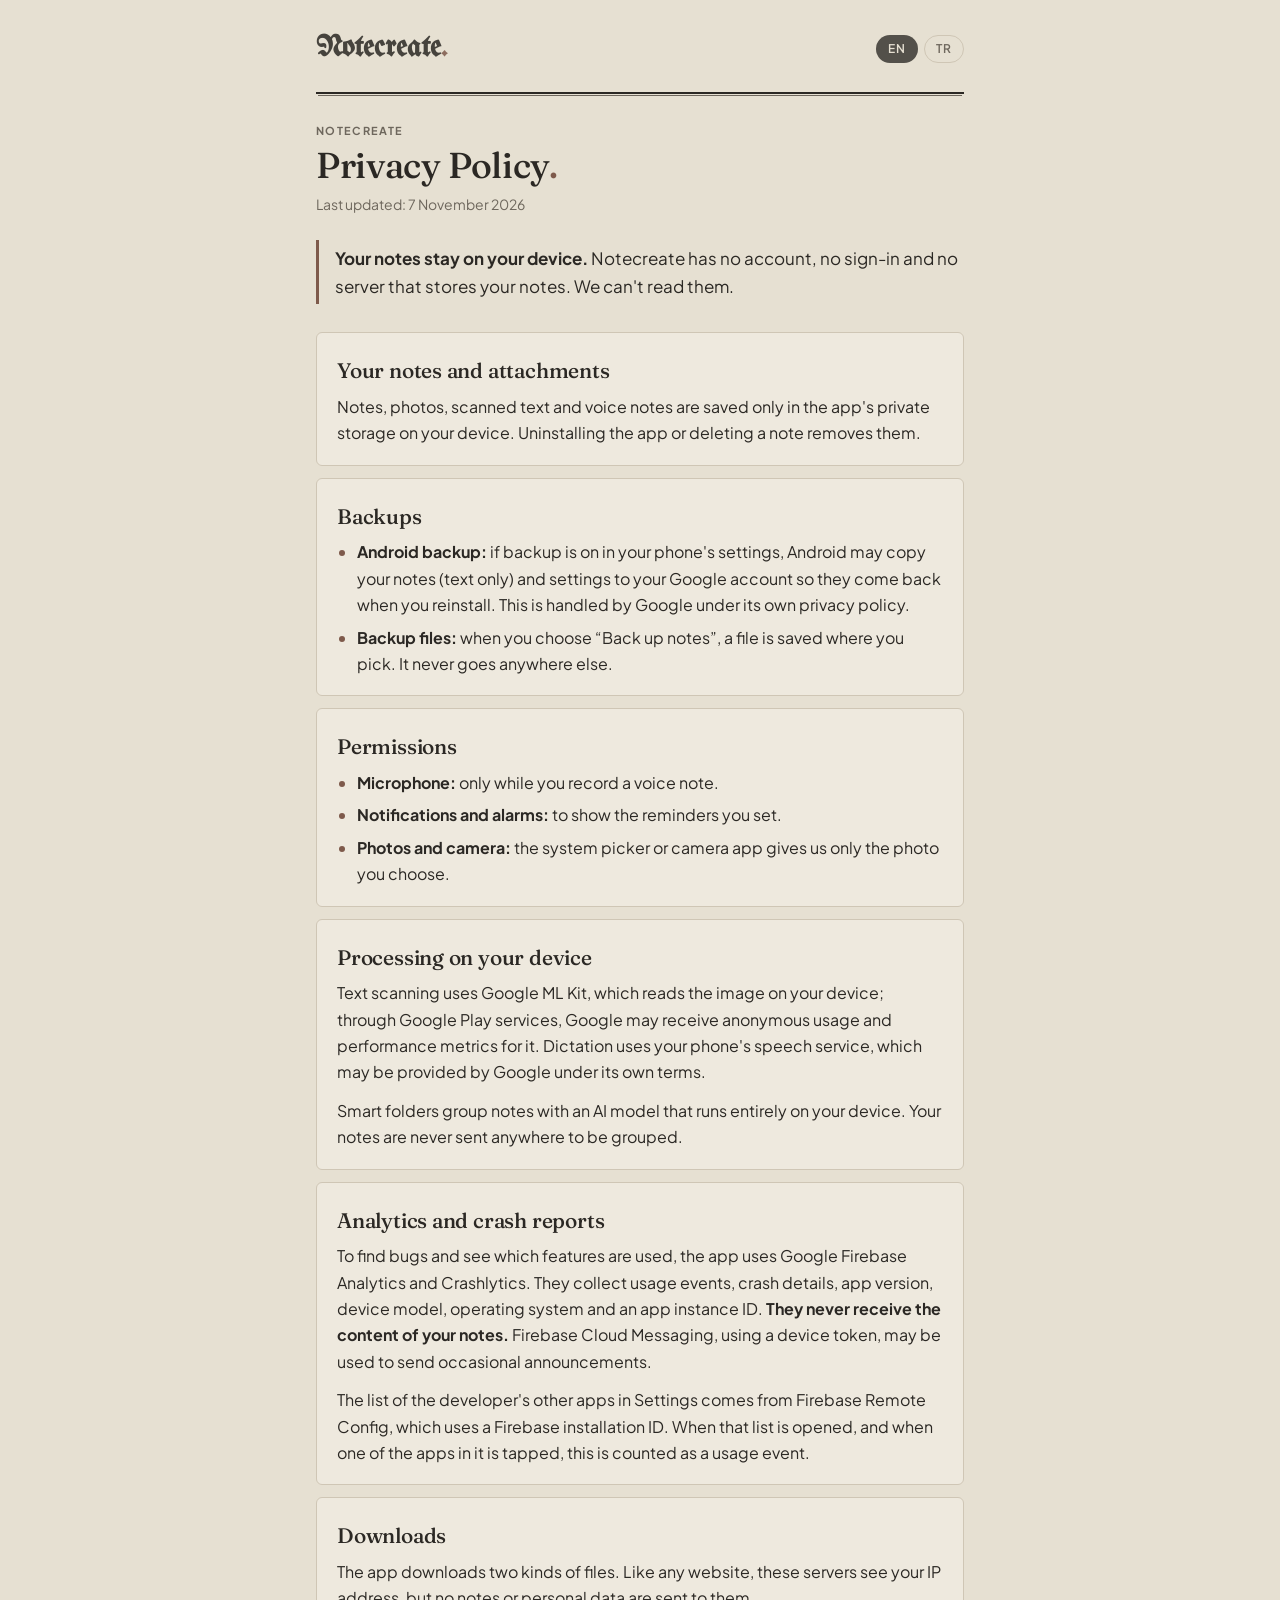
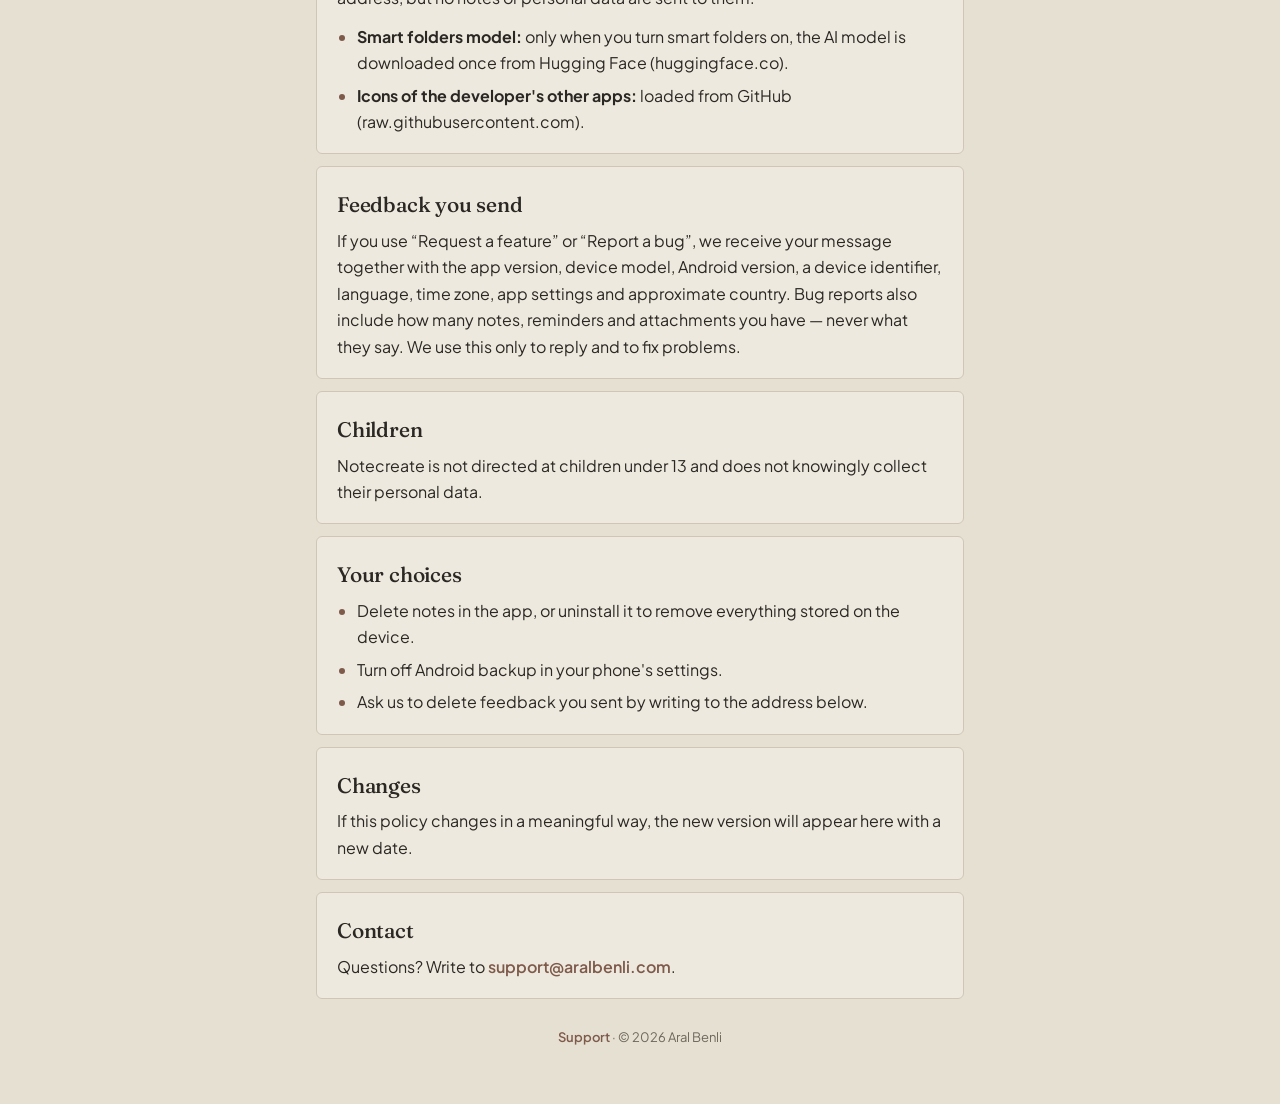
==== privacy.html @ c6ac9c9d "Notecreate privacy policy and support pages Co-Authored-By: Claude Opus 5.5 <noreply@anthropic.com>" ====
<!doctype html>
<html lang="en">
<head>
<meta charset="utf-8">
<meta name="viewport" content="width=device-width, initial-scale=1, viewport-fit=cover">
<title>Notecreate · Privacy Policy</title>
<meta name="description" content="Notecreate keeps your notes on your device. What the app sends, and why.">
<link rel="icon" href="icon.png">
<script src="theme.js"></script>
<link rel="stylesheet" href="style.css">
</head>
<body>
<main>
  <div class="top">
    <a class="brand" href="index.html" data-keep>Notecreate<span class="dot">.</span></a>
    <div class="langs"><button data-set-lang="en">EN</button><button data-set-lang="tr">TR</button></div>
  </div>

  <!-- English -->
  <div lang="en">
    <p class="overline">Notecreate</p>
    <h1>Privacy Policy<span class="dot">.</span></h1>
    <p class="updated">Last updated: 7 November 2026</p>
    <div class="summary">
    <p><strong>Your notes stay on your device.</strong> Notecreate has no account, no sign-in and no server that stores your notes. We can't read them.</p>
  </div>

  <section>
    <h2>Your notes and attachments</h2>
    <p>Notes, photos, scanned text and voice notes are saved only in the app's private storage on your device. Uninstalling the app or deleting a note removes them.</p>
  </section>

  <section>
    <h2>Backups</h2>
    <ul>
      <li><strong>Android backup:</strong> if backup is on in your phone's settings, Android may copy your notes (text only) and settings to your Google account so they come back when you reinstall. This is handled by Google under its own privacy policy.</li>
      <li><strong>Backup files:</strong> when you choose “Back up notes”, a file is saved where you pick. It never goes anywhere else.</li>
    </ul>
  </section>

  <section>
    <h2>Permissions</h2>
    <ul>
      <li><strong>Microphone:</strong> only while you record a voice note.</li>
      <li><strong>Notifications and alarms:</strong> to show the reminders you set.</li>
      <li><strong>Photos and camera:</strong> the system picker or camera app gives us only the photo you choose.</li>
    </ul>
  </section>

  <section>
    <h2>Processing on your device</h2>
    <p>Text scanning uses Google ML Kit, which reads the image on your device; through Google Play services, Google may receive anonymous usage and performance metrics for it. Dictation uses your phone's speech service, which may be provided by Google under its own terms.</p>
    <p>Smart folders group notes with an AI model that runs entirely on your device. Your notes are never sent anywhere to be grouped.</p>
  </section>

  <section>
    <h2>Analytics and crash reports</h2>
    <p>To find bugs and see which features are used, the app uses Google Firebase Analytics and Crashlytics. They collect usage events, crash details, app version, device model, operating system and an app instance ID. <strong>They never receive the content of your notes.</strong> Firebase Cloud Messaging, using a device token, may be used to send occasional announcements.</p>
    <p>The list of the developer's other apps in Settings comes from Firebase Remote Config, which uses a Firebase installation ID. When that list is opened, and when one of the apps in it is tapped, this is counted as a usage event.</p>
  </section>

  <section>
    <h2>Downloads</h2>
    <p>The app downloads two kinds of files. Like any website, these servers see your IP address, but no notes or personal data are sent to them.</p>
    <ul>
      <li><strong>Smart folders model:</strong> only when you turn smart folders on, the AI model is downloaded once from Hugging Face (huggingface.co).</li>
      <li><strong>Icons of the developer's other apps:</strong> loaded from GitHub (raw.githubusercontent.com).</li>
    </ul>
  </section>

  <section>
    <h2>Feedback you send</h2>
    <p>If you use “Request a feature” or “Report a bug”, we receive your message together with the app version, device model, Android version, a device identifier, language, time zone, app settings and approximate country. Bug reports also include how many notes, reminders and attachments you have — never what they say. We use this only to reply and to fix problems.</p>
  </section>

  <section>
    <h2>Children</h2>
    <p>Notecreate is not directed at children under 13 and does not knowingly collect their personal data.</p>
  </section>

  <section>
    <h2>Your choices</h2>
    <ul>
      <li>Delete notes in the app, or uninstall it to remove everything stored on the device.</li>
      <li>Turn off Android backup in your phone's settings.</li>
      <li>Ask us to delete feedback you sent by writing to the address below.</li>
    </ul>
  </section>

  <section>
    <h2>Changes</h2>
    <p>If this policy changes in a meaningful way, the new version will appear here with a new date.</p>
  </section>

  <section>
    <h2>Contact</h2>
    <p>Questions? Write to <a href="mailto:support@aralbenli.com">support@aralbenli.com</a>.</p>
  </section>

    <footer><a href="support.html" data-keep>Support</a> · <span>© 2026 Aral Benli</span></footer>
  </div>

  <!-- Türkçe -->
  <div lang="tr">
    <p class="overline">Notecreate</p>
    <h1>Gizlilik Politikası<span class="dot">.</span></h1>
    <p class="updated">Son güncelleme: 7 Kasım 2026</p>
    <div class="summary">
    <p><strong>Notların cihazında kalır.</strong> Notecreate'te hesap, giriş ya da notlarını saklayan bir sunucu yok. Notlarını biz okuyamayız.</p>
  </div>

  <section>
    <h2>Notların ve ekleri</h2>
    <p>Notlar, fotoğraflar, taranan metinler ve sesli notlar yalnızca cihazındaki uygulamaya özel alanda saklanır. Bir notu silmek ya da uygulamayı kaldırmak onları da siler.</p>
  </section>

  <section>
    <h2>Yedekler</h2>
    <ul>
      <li><strong>Android yedeği:</strong> telefon ayarlarında yedekleme açıksa Android, uygulamayı yeniden yüklediğinde geri gelmeleri için notlarını (yalnızca metin) ve ayarlarını Google hesabına kopyalayabilir. Bu işlem Google tarafından, kendi gizlilik politikasına göre yapılır.</li>
      <li><strong>Yedek dosyaları:</strong> “Notları yedekle”yi seçtiğinde dosya, senin seçtiğin yere kaydedilir. Başka hiçbir yere gönderilmez.</li>
    </ul>
  </section>

  <section>
    <h2>İzinler</h2>
    <ul>
      <li><strong>Mikrofon:</strong> yalnızca sesli not kaydederken.</li>
      <li><strong>Bildirimler ve alarmlar:</strong> kurduğun hatırlatıcıları göstermek için.</li>
      <li><strong>Fotoğraflar ve kamera:</strong> sistemin seçicisi ya da kamera uygulaması bize yalnızca seçtiğin fotoğrafı verir.</li>
    </ul>
  </section>

  <section>
    <h2>Cihazında yapılan işlemler</h2>
    <p>Metin tarama, görseli cihazında okuyan Google ML Kit ile yapılır; Google Play hizmetleri üzerinden Google'a bunun için anonim kullanım ve performans ölçümleri gidebilir. Sesle yazma, telefonunun konuşma servisini kullanır; bu servis Google tarafından kendi koşullarıyla sağlanıyor olabilir.</p>
    <p>Akıllı klasörler, notları tamamen cihazında çalışan bir yapay zekâ modeliyle gruplar. Gruplamak için notların hiçbir yere gönderilmez.</p>
  </section>

  <section>
    <h2>Analiz ve hata raporları</h2>
    <p>Hataları bulmak ve hangi özelliklerin kullanıldığını görmek için uygulama Google Firebase Analytics ve Crashlytics kullanır. Bunlar kullanım olaylarını, çökme ayrıntılarını, uygulama sürümünü, cihaz modelini, işletim sistemini ve bir uygulama kimliğini toplar. <strong>Notlarının içeriği bunlara asla gönderilmez.</strong> Ara sıra duyuru göndermek için, bir cihaz anahtarı (token) kullanan Firebase Cloud Messaging kullanılabilir.</p>
    <p>Ayarlar'daki "Geliştiricinin diğer uygulamaları" listesi Firebase Remote Config'ten gelir; bu bir Firebase kurulum kimliği kullanır. Liste açıldığında ve içindeki bir uygulamaya dokunulduğunda bu bir kullanım olayı olarak sayılır.</p>
  </section>

  <section>
    <h2>İndirmeler</h2>
    <p>Uygulama iki tür dosya indirir. Her web sitesi gibi bu sunucular IP adresini görür; ama onlara hiçbir not veya kişisel veri gönderilmez.</p>
    <ul>
      <li><strong>Akıllı klasör modeli:</strong> yalnızca akıllı klasörleri açtığında, yapay zekâ modeli bir kez Hugging Face'ten (huggingface.co) indirilir.</li>
      <li><strong>Geliştiricinin diğer uygulamalarının ikonları:</strong> GitHub'dan (raw.githubusercontent.com) yüklenir.</li>
    </ul>
  </section>

  <section>
    <h2>Gönderdiğin geri bildirimler</h2>
    <p>“Özellik iste” ya da “Hata bildir”i kullanırsan mesajınla birlikte uygulama sürümü, cihaz modeli, Android sürümü, bir cihaz kimliği, dil, saat dilimi, uygulama ayarları ve yaklaşık ülke bilgisi bize ulaşır. Hata bildirimlerinde ayrıca kaç notun, hatırlatıcın ve ekin olduğu yer alır; içerikleri asla yer almaz. Bu bilgileri yalnızca sana yanıt vermek ve sorunları düzeltmek için kullanırız.</p>
  </section>

  <section>
    <h2>Çocuklar</h2>
    <p>Notecreate 13 yaş altındaki çocuklara yönelik değildir ve onlardan bilerek kişisel veri toplamaz.</p>
  </section>

  <section>
    <h2>Senin seçimlerin</h2>
    <ul>
      <li>Notları uygulamada silebilir ya da uygulamayı kaldırarak cihazdaki her şeyi silebilirsin.</li>
      <li>Android yedeğini telefon ayarlarından kapatabilirsin.</li>
      <li>Gönderdiğin geri bildirimlerin silinmesini aşağıdaki adrese yazarak isteyebilirsin.</li>
    </ul>
  </section>

  <section>
    <h2>Değişiklikler</h2>
    <p>Bu politika önemli ölçüde değişirse yeni sürümü burada, yeni tarihiyle yer alır.</p>
  </section>

  <section>
    <h2>İletişim</h2>
    <p>Soruların için <a href="mailto:support@aralbenli.com">support@aralbenli.com</a> adresine yazabilirsin.</p>
  </section>

    <footer><a href="support.html" data-keep>Destek</a> · <span>© 2026 Aral Benli</span></footer>
  </div>
</main>
</body>
</html>
---- style.css ----
/* Notecreate's newsprint: matte paper, soft ink, the faded red of old printers' ink. */
@font-face { font-family: "Fraunces"; src: url(fonts/fraunces.ttf); font-weight: 100 900; font-display: swap; }
@font-face { font-family: "Plus Jakarta Sans"; src: url(fonts/plus_jakarta_sans.ttf); font-weight: 200 800; font-display: swap; }
@font-face { font-family: "UnifrakturMaguntia"; src: url(fonts/unifraktur.ttf); font-display: swap; }

:root {
  --bg: #E6E0D2; --card: #EEE9DE; --ink: #2B2824; --muted: #6E675D;
  --line: #CFC6B5; --accent: #7E5A4B; --accent-soft: #DCD2C2;
}
@media (prefers-color-scheme: dark) {
  :root { --bg: #BDB39E; --card: #C6BDAA; --ink: #27241F; --muted: #5A5348; --line: #A89E88; --accent: #6E5042; --accent-soft: #B2A890; }
}
* { box-sizing: border-box; }
html { -webkit-text-size-adjust: 100%; }
body { margin: 0; background: var(--bg); color: var(--ink); font: 16px/1.65 "Plus Jakarta Sans", system-ui, sans-serif; }
main { max-width: 680px; margin: 0 auto; padding: 16px 16px 56px; }

html[lang="en"] div[lang="tr"], html[lang="tr"] div[lang="en"] { display: none; }

.top { display: flex; align-items: center; justify-content: space-between; padding: 8px 0 18px;
  border-bottom: 2px solid var(--ink); box-shadow: 0 3px 0 -2px var(--bg), 0 4px 0 -2px var(--muted); margin-bottom: 28px; }
.brand { font-family: "UnifrakturMaguntia", serif; font-size: 30px; color: var(--ink); opacity: .85; text-decoration: none; }
.dot { color: var(--accent); }
.langs button { font: 600 12px/1 "Plus Jakarta Sans", sans-serif; letter-spacing: .08em; color: var(--muted);
  background: none; border: 1px solid var(--line); border-radius: 999px; padding: 7px 11px; margin-left: 6px; cursor: pointer; }
html[lang="en"] [data-set-lang="en"], html[lang="tr"] [data-set-lang="tr"] { background: var(--ink); color: var(--bg); opacity: .78; border-color: transparent; }

.overline { font-size: 11px; font-weight: 700; letter-spacing: .12em; text-transform: uppercase; color: var(--muted); margin: 0 0 6px; }
h1, h2, h3, summary { font-family: "Fraunces", Georgia, serif; font-weight: 500; letter-spacing: -.01em; }
h1 { font-size: 36px; line-height: 1.1; margin: 0 0 8px; }
.updated { color: var(--muted); font-size: 14px; margin: 0 0 24px; }
.summary { border-left: 3px solid var(--accent); padding: 4px 0 4px 16px; margin: 0 0 28px; }
.summary p { margin: 0; font-size: 17px; }
section { background: var(--card); border: 1px solid var(--line); border-radius: 6px; padding: 4px 20px 6px; margin: 0 0 12px; }
h2 { font-size: 21px; margin: 16px 0 6px; }
p { margin: 0 0 12px; }
ul { margin: 0 0 12px; padding-left: 20px; }
li { margin: 0 0 6px; }
li::marker { color: var(--accent); }
a { color: var(--accent); text-decoration: none; font-weight: 600; }
h3.group { font-size: 13px; letter-spacing: .14em; text-transform: uppercase; color: var(--muted); margin: 32px 0 8px;
  border-top: 1px solid var(--line); padding-top: 14px; }
details { border-bottom: 1px dotted var(--line); padding: 10px 0; }
summary { cursor: pointer; font-size: 18px; }
details div { color: var(--ink); padding: 8px 0 4px; }
kbd { font: 600 13px "Plus Jakarta Sans", sans-serif; background: var(--accent-soft); border-radius: 4px; padding: 1px 6px; }
.contact { display: flex; flex-wrap: wrap; align-items: center; justify-content: space-between; gap: 12px;
  background: var(--card); border: 1px solid var(--line); border-radius: 6px; padding: 16px 20px; margin: 0 0 16px; }
.contact p { margin: 0; } .contact b { display: block; font-size: 18px; }
.button { background: var(--ink); color: var(--bg); opacity: .8; border-radius: 999px; padding: 10px 18px; }
.cards section h2 a { color: var(--ink); }
.hero { text-align: center; margin: 12px 0 28px; }
.hero img { border-radius: 18px; }
footer { color: var(--muted); font-size: 13px; text-align: center; margin-top: 28px; }
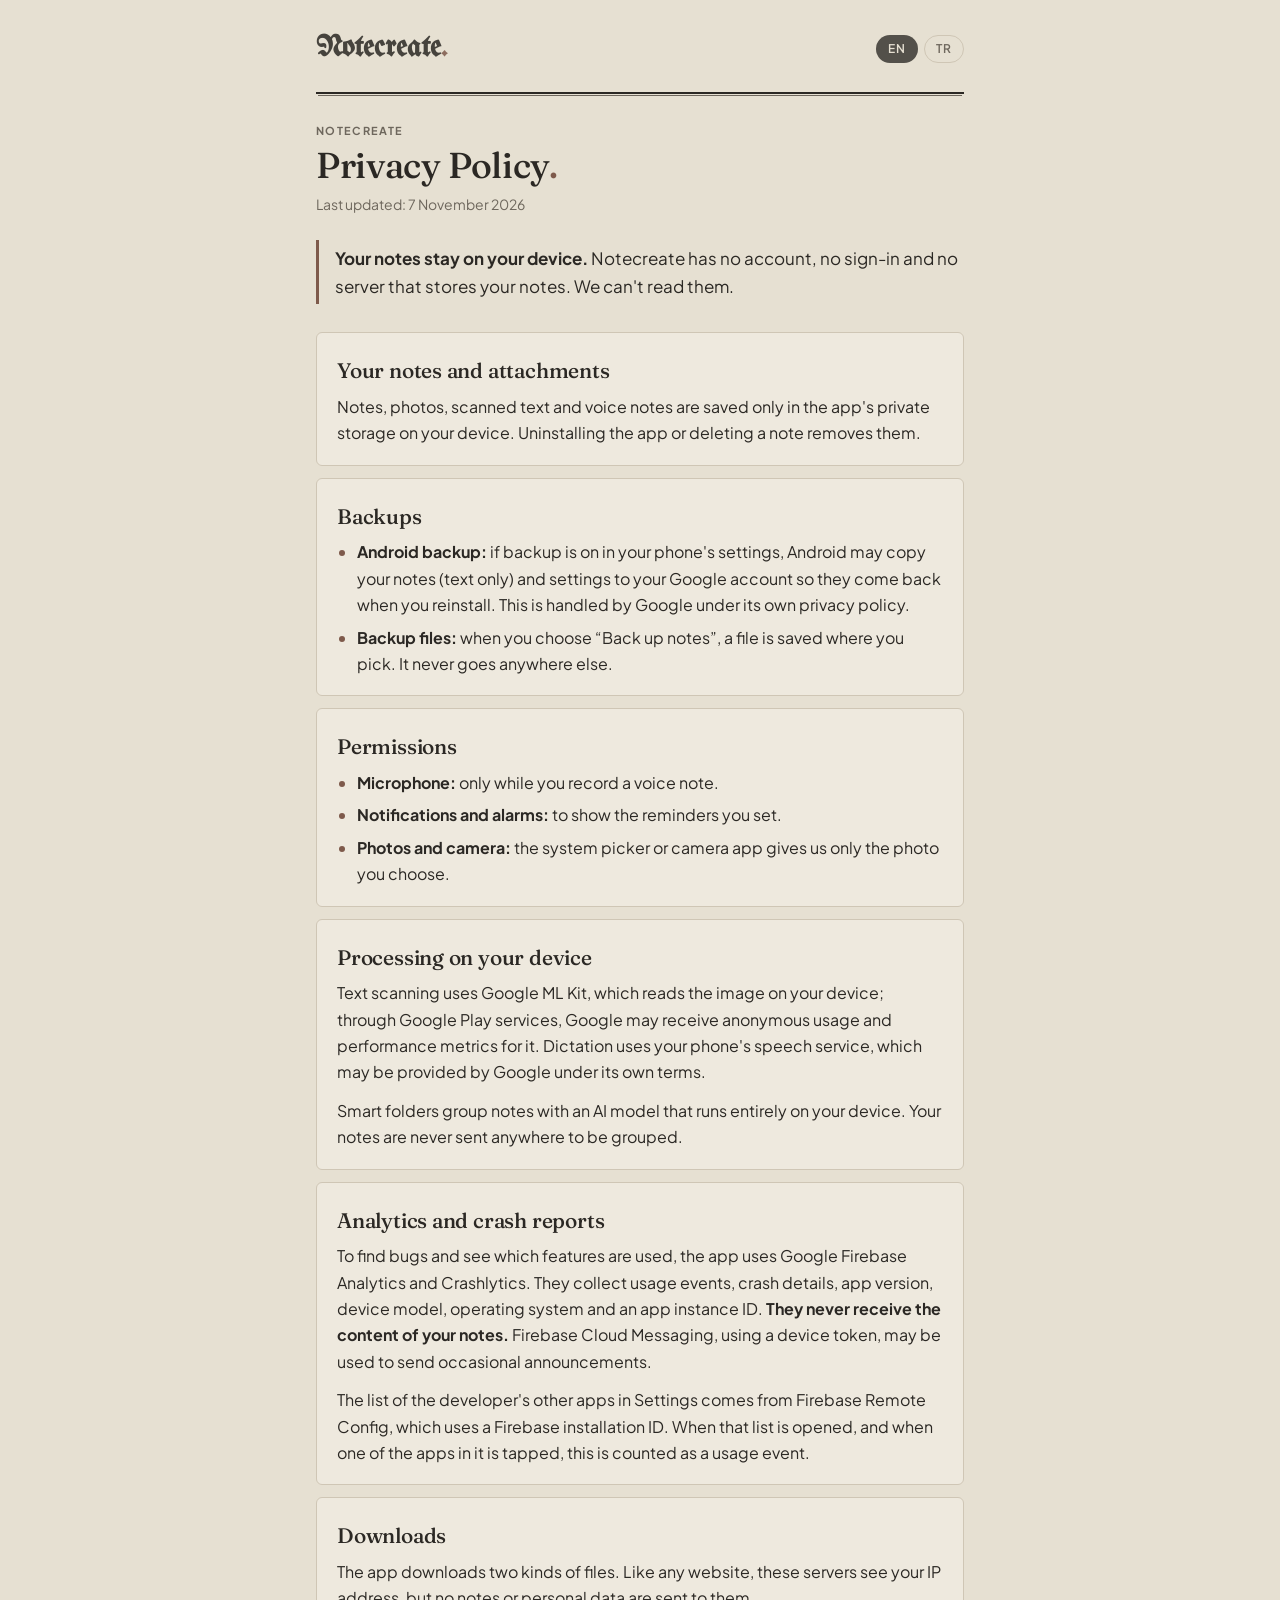
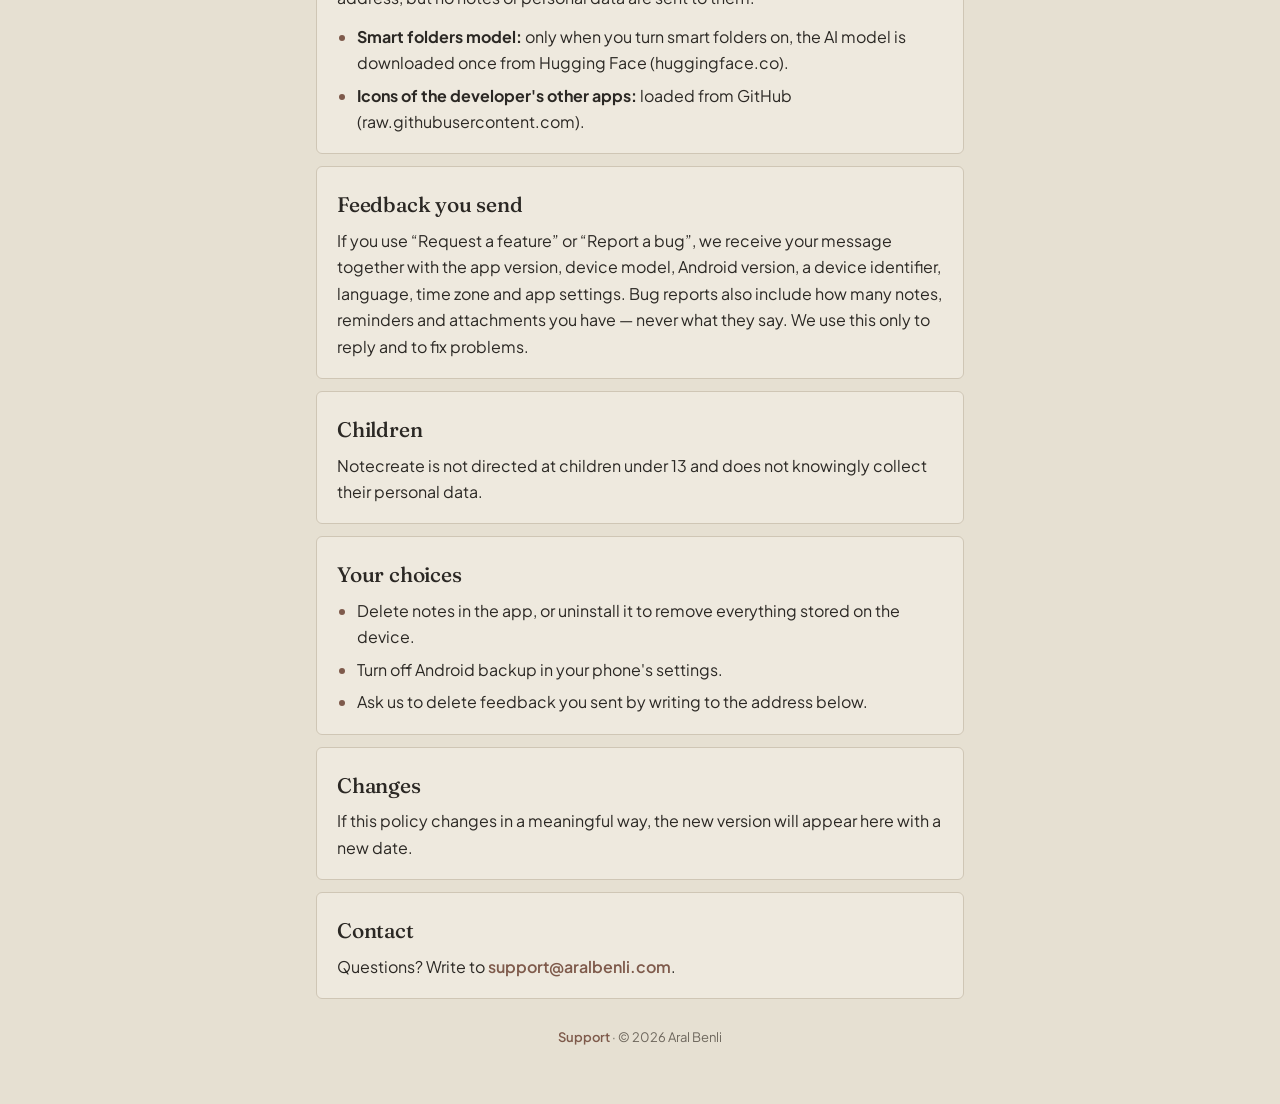
==== commit 2738ef8e: "Privacy: drop approximate country from the feedback section Co-Authored-By: Claude Opus 5.5 <noreply" ====
--- a/privacy.html
+++ b/privacy.html
@@ -70,7 +70,7 @@
 
   <section>
     <h2>Feedback you send</h2>
-    <p>If you use “Request a feature” or “Report a bug”, we receive your message together with the app version, device model, Android version, a device identifier, language, time zone, app settings and approximate country. Bug reports also include how many notes, reminders and attachments you have — never what they say. We use this only to reply and to fix problems.</p>
+    <p>If you use “Request a feature” or “Report a bug”, we receive your message together with the app version, device model, Android version, a device identifier, language, time zone and app settings. Bug reports also include how many notes, reminders and attachments you have — never what they say. We use this only to reply and to fix problems.</p>
   </section>
 
   <section>
@@ -154,7 +154,7 @@
 
   <section>
     <h2>Gönderdiğin geri bildirimler</h2>
-    <p>“Özellik iste” ya da “Hata bildir”i kullanırsan mesajınla birlikte uygulama sürümü, cihaz modeli, Android sürümü, bir cihaz kimliği, dil, saat dilimi, uygulama ayarları ve yaklaşık ülke bilgisi bize ulaşır. Hata bildirimlerinde ayrıca kaç notun, hatırlatıcın ve ekin olduğu yer alır; içerikleri asla yer almaz. Bu bilgileri yalnızca sana yanıt vermek ve sorunları düzeltmek için kullanırız.</p>
+    <p>“Özellik iste” ya da “Hata bildir”i kullanırsan mesajınla birlikte uygulama sürümü, cihaz modeli, Android sürümü, bir cihaz kimliği, dil, saat dilimi ve uygulama ayarları bize ulaşır. Hata bildirimlerinde ayrıca kaç notun, hatırlatıcın ve ekin olduğu yer alır; içerikleri asla yer almaz. Bu bilgileri yalnızca sana yanıt vermek ve sorunları düzeltmek için kullanırız.</p>
   </section>
 
   <section>
